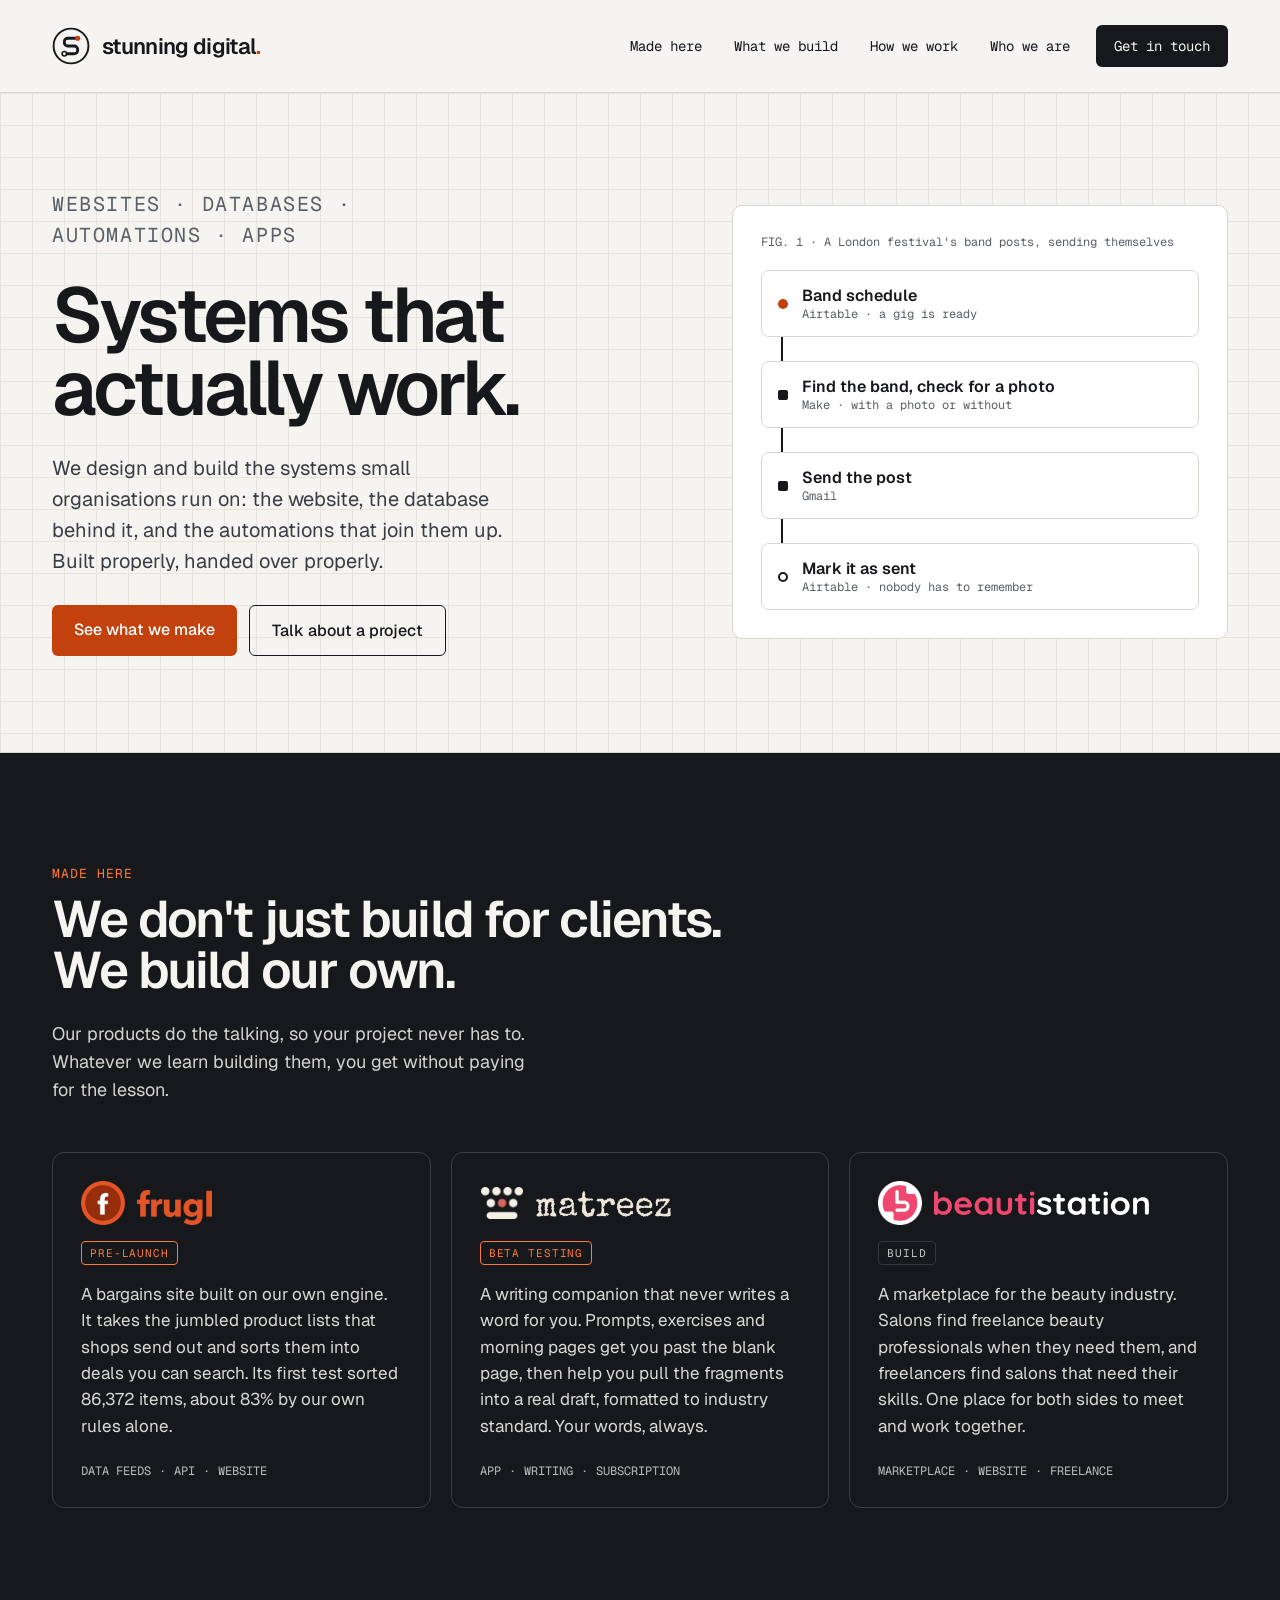
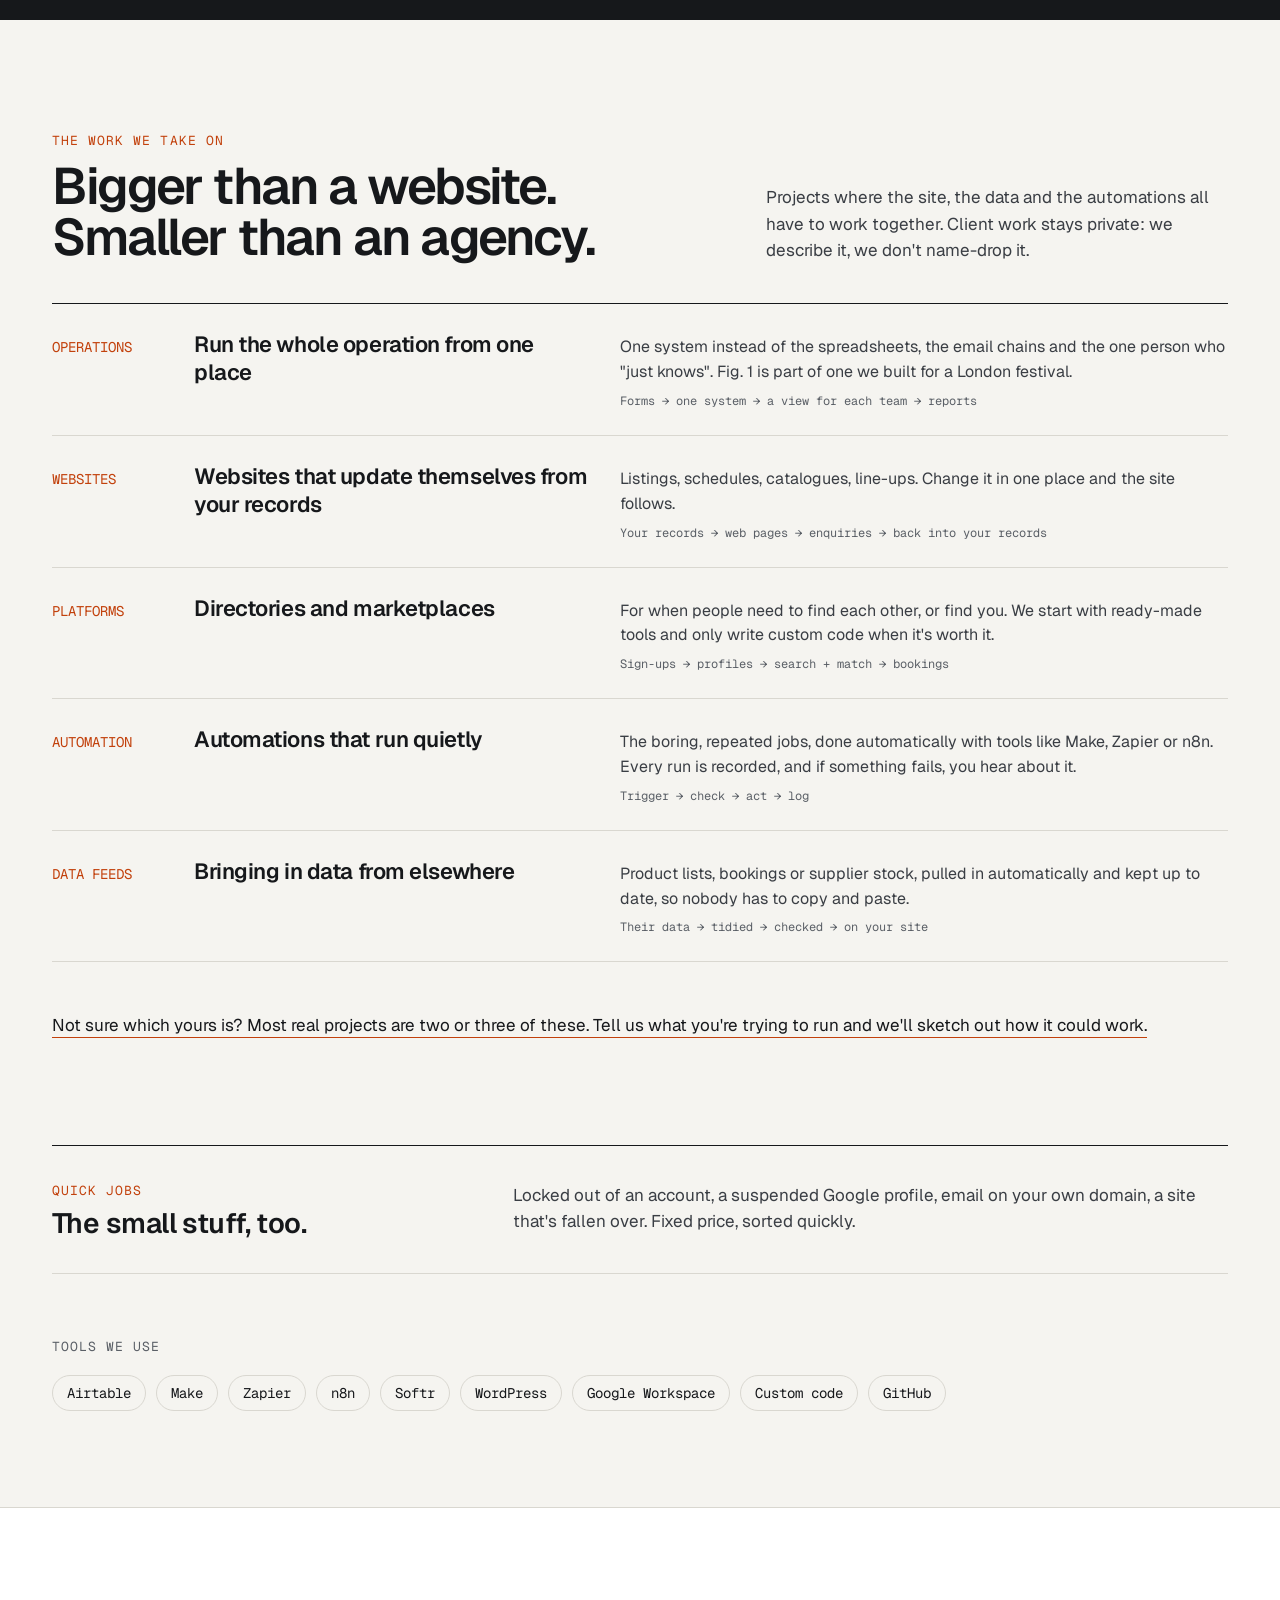
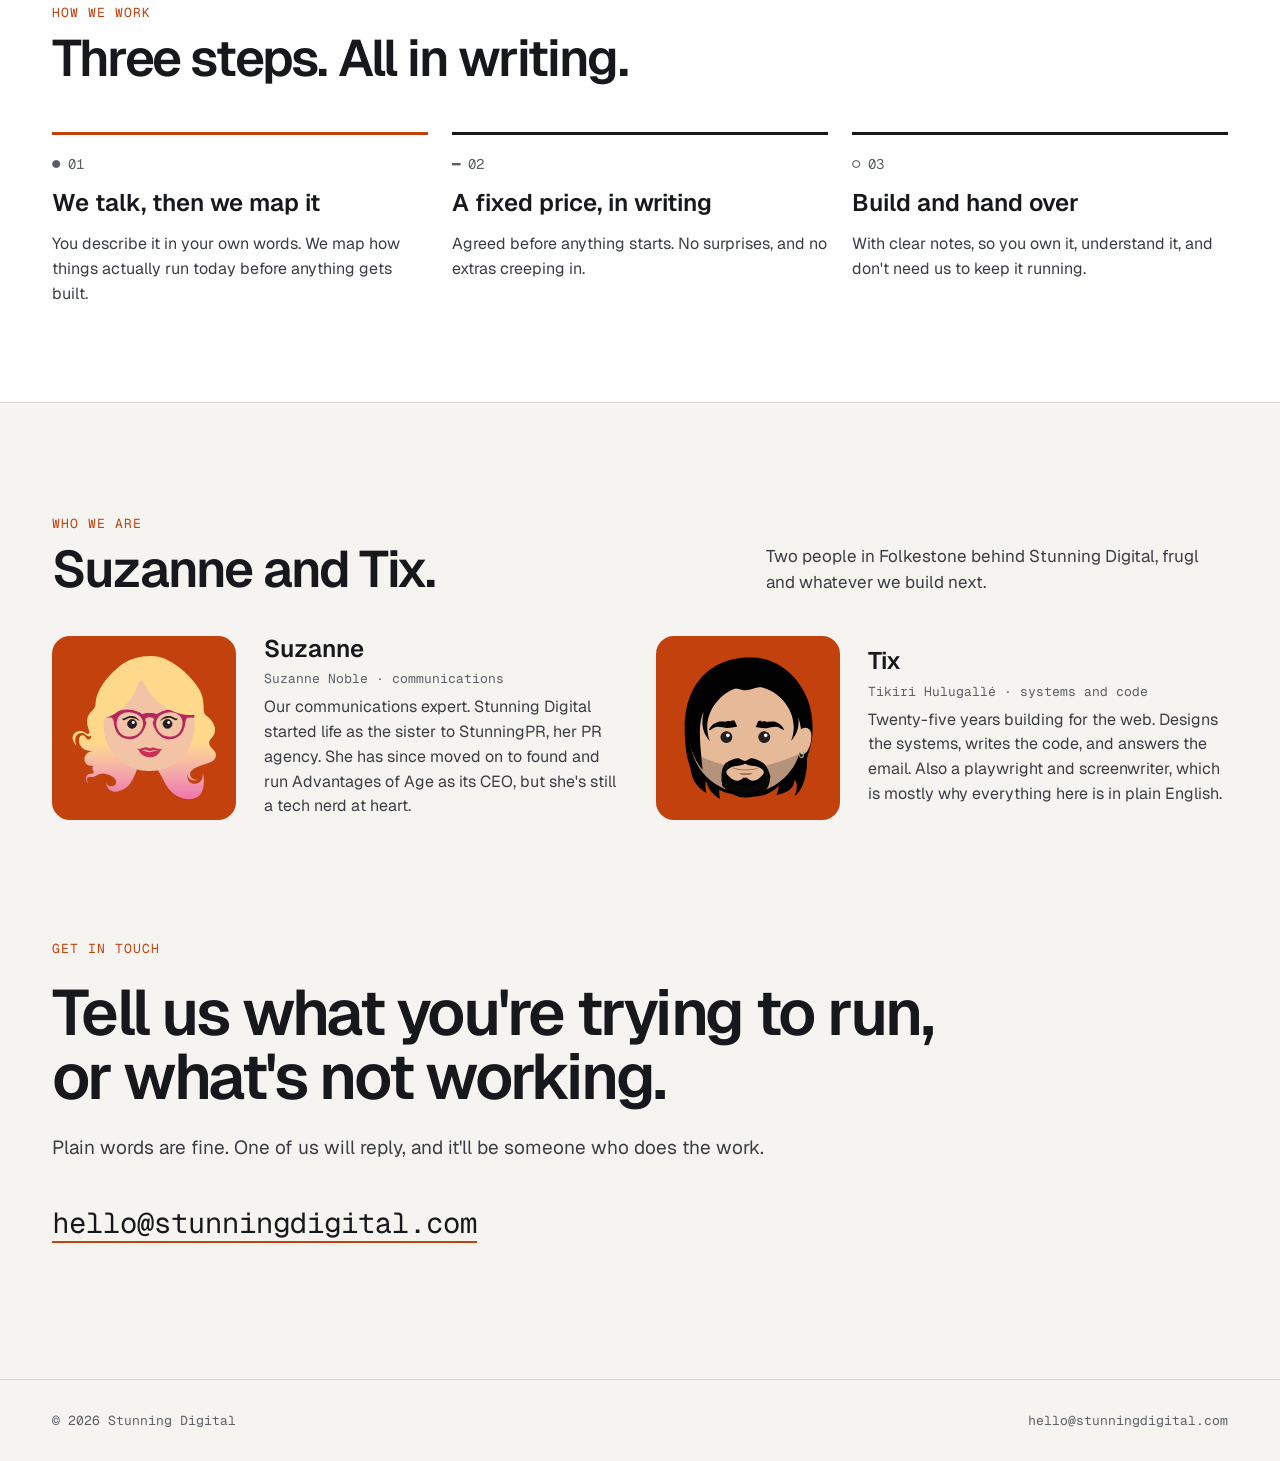
==== index.html @ 854f129e "Stunning Digital website Plain HTML and CSS, ready for GitHub Pages.  Co-Authored-By: Claude Fable 5" ====
<!doctype html>
<html lang="en-GB">
<head>
  <meta charset="utf-8">
  <meta name="viewport" content="width=device-width, initial-scale=1">
  <title>Stunning Digital · Systems that actually work</title>
  <meta name="description" content="We design and build the systems small organisations run on: the website, the database behind it, and the automations that join them up. Folkestone, UK.">
  <link rel="canonical" href="https://stunningdigital.com/">

  <meta property="og:type" content="website">
  <meta property="og:site_name" content="Stunning Digital">
  <meta property="og:title" content="Stunning Digital · Systems that actually work">
  <meta property="og:description" content="Websites, databases, automations and apps for small organisations. Built properly, handed over properly.">
  <meta property="og:url" content="https://stunningdigital.com/">
  <meta property="og:image" content="https://stunningdigital.com/og-image.png">
  <meta property="og:image:width" content="1200">
  <meta property="og:image:height" content="630">
  <meta property="og:image:alt" content="Stunning Digital: Systems that actually work.">
  <meta name="twitter:card" content="summary_large_image">

  <link rel="icon" href="favicon.svg" type="image/svg+xml">
  <link rel="icon" href="favicon-32.png" sizes="32x32" type="image/png">
  <link rel="apple-touch-icon" href="apple-touch-icon.png">
  <meta name="theme-color" content="#F5F4F0" media="(prefers-color-scheme: light)">
  <meta name="theme-color" content="#121417" media="(prefers-color-scheme: dark)">

  <link rel="preconnect" href="https://fonts.googleapis.com">
  <link rel="preconnect" href="https://fonts.gstatic.com" crossorigin>
  <link href="https://fonts.googleapis.com/css2?family=Geist:wght@400;500;600&family=Geist+Mono:wght@400;500&display=swap" rel="stylesheet">
  <link rel="stylesheet" href="styles.css">
</head>
<body>

<header class="wrap site-header">
  <a class="brand" href="#top" aria-label="Stunning Digital, back to top">
    <svg width="38" height="38" viewBox="0 0 48 48" aria-hidden="true">
      <circle class="mark-ring" cx="24" cy="24" r="22" stroke-width="2.4"/>
      <g transform="translate(24 24) scale(0.7) translate(-24 -24)">
        <path class="mark-wire" d="M36 10 H18 a6 6 0 0 0 -6 6 v2 a6 6 0 0 0 6 6 H30 a6 6 0 0 1 6 6 v2 a6 6 0 0 1 -6 6 H12" fill="none" stroke-width="5.14" stroke-linecap="round" stroke-linejoin="round"/>
        <circle class="mark-in" cx="36" cy="10" r="4.7"/>
        <circle class="mark-out" cx="12" cy="38" r="4" stroke-width="3"/>
      </g>
    </svg>
    <span class="brand-word">stunning digital<span class="dot">.</span></span>
  </a>
  <nav class="site-nav" aria-label="Main">
    <a href="#made">Made here</a>
    <a href="#build">What we build</a>
    <a href="#how">How we work</a>
    <a href="#who">Who we are</a>
    <a class="cta" href="mailto:hello@stunningdigital.com">Get in touch</a>
  </nav>
</header>

<main id="top">

  <section class="hero" aria-labelledby="hero-title">
    <div class="wrap">
      <div class="hero-copy">
        <p class="kicker muted">Websites · Databases · Automations · Apps</p>
        <h1 id="hero-title">Systems that actually work.</h1>
        <p>We design and build the systems small organisations run on: the website, the database behind it, and the automations that join them up. Built properly, handed over properly.</p>
        <div class="buttons">
          <a class="btn btn-primary" href="#made">See what we make</a>
          <a class="btn btn-secondary" href="mailto:hello@stunningdigital.com">Talk about a project</a>
        </div>
      </div>

      <figure class="fig">
        <figcaption>FIG. 1 · A London festival's band posts, sending themselves</figcaption>
        <div class="node"><span class="pip in" aria-hidden="true"></span><div><strong>Band schedule</strong><span>Airtable · a gig is ready</span></div></div>
        <div class="link" aria-hidden="true"></div>
        <div class="node"><span class="pip mid" aria-hidden="true"></span><div><strong>Find the band, check for a photo</strong><span>Make · with a photo or without</span></div></div>
        <div class="link" aria-hidden="true"></div>
        <div class="node"><span class="pip mid" aria-hidden="true"></span><div><strong>Send the post</strong><span>Gmail</span></div></div>
        <div class="link" aria-hidden="true"></div>
        <div class="node"><span class="pip out" aria-hidden="true"></span><div><strong>Mark it as sent</strong><span>Airtable · nobody has to remember</span></div></div>
      </figure>
    </div>
  </section>

  <section class="band" id="made" aria-labelledby="made-title">
    <div class="wrap">
      <div class="section-head">
        <div>
          <p class="kicker">Made here</p>
          <h2 id="made-title">We don't just build for clients. We build our own.</h2>
        </div>
        <p class="lede">Our products do the talking, so your project never has to. Whatever we learn building them, you get without paying for the lesson.</p>
      </div>

      <div class="products">
        <article class="product">
          <div class="product-head">
            <h3 class="logo">
              <span class="icon"><img src="assets/logos/frugl-icon.png" alt="" width="44" height="44"></span>
              <img src="assets/logos/frugl-wordmark.png" alt="frugl" width="75" height="35" style="margin-top: 9px">
            </h3>
            <span class="status">PRE-LAUNCH</span>
          </div>
          <p>A bargains site built on our own engine. It takes the jumbled product lists that shops send out and sorts them into deals you can search. Its first test sorted 86,372 items, about 83% by our own rules alone.</p>
          <div class="tags"><span>DATA FEEDS</span><span aria-hidden="true">·</span><span>API</span><span aria-hidden="true">·</span><span>WEBSITE</span></div>
        </article>

        <article class="product">
          <div class="product-head">
            <h3 class="logo">
              <span class="icon">
                <picture>
                  <source srcset="assets/logos/matreez-icon-ink.png" media="(prefers-color-scheme: dark)">
                  <img src="assets/logos/matreez-icon-cream.png" alt="" width="42" height="32">
                </picture>
              </span>
              <picture>
                <source srcset="assets/logos/matreez-wordmark-ink.png" media="(prefers-color-scheme: dark)">
                <img src="assets/logos/matreez-wordmark-cream.png" alt="matreez" width="135" height="26" style="margin-top: 10px">
              </picture>
            </h3>
            <span class="status">BETA TESTING</span>
          </div>
          <p>A writing companion that never writes a word for you. Prompts, exercises and morning pages get you past the blank page, then help you pull the fragments into a real draft, formatted to industry standard. Your words, always.</p>
          <div class="tags"><span>APP</span><span aria-hidden="true">·</span><span>WRITING</span><span aria-hidden="true">·</span><span>SUBSCRIPTION</span></div>
        </article>

        <article class="product">
          <div class="product-head">
            <h3 class="logo">
              <span class="icon">
                <picture>
                  <source srcset="assets/logos/beautistation-icon.png" media="(prefers-color-scheme: dark)">
                  <img src="assets/logos/beautistation-icon-white.png" alt="" width="44" height="44">
                </picture>
              </span>
              <picture>
                <source srcset="assets/logos/beautistation-wordmark.png" media="(prefers-color-scheme: dark)">
                <img src="assets/logos/beautistation-wordmark-white.png" alt="beautistation" width="215" height="24" style="margin-top: 10px">
              </picture>
            </h3>
            <span class="status quiet">BUILD</span>
          </div>
          <p>A marketplace for the beauty industry. Salons find freelance beauty professionals when they need them, and freelancers find salons that need their skills. One place for both sides to meet and work together.</p>
          <div class="tags"><span>MARKETPLACE</span><span aria-hidden="true">·</span><span>WEBSITE</span><span aria-hidden="true">·</span><span>FREELANCE</span></div>
        </article>
      </div>
    </div>
  </section>

  <section class="work" id="build" aria-labelledby="build-title">
    <div class="wrap">
      <div class="section-head">
        <div>
          <p class="kicker">The work we take on</p>
          <h2 id="build-title">Bigger than a website. Smaller than an agency.</h2>
        </div>
        <p class="lede">Projects where the site, the data and the automations all have to work together. Client work stays private: we describe it, we don't name-drop it.</p>
      </div>

      <div class="rows">
        <div class="row">
          <div class="row-code">OPERATIONS</div>
          <h3 class="row-title">Run the whole operation from one place</h3>
          <div class="row-text">
            <p>One system instead of the spreadsheets, the email chains and the one person who "just knows". Fig. 1 is part of one we built for a London festival.</p>
            <span class="flow">Forms → one system → a view for each team → reports</span>
          </div>
        </div>
        <div class="row">
          <div class="row-code">WEBSITES</div>
          <h3 class="row-title">Websites that update themselves from your records</h3>
          <div class="row-text">
            <p>Listings, schedules, catalogues, line-ups. Change it in one place and the site follows.</p>
            <span class="flow">Your records → web pages → enquiries → back into your records</span>
          </div>
        </div>
        <div class="row">
          <div class="row-code">PLATFORMS</div>
          <h3 class="row-title">Directories and marketplaces</h3>
          <div class="row-text">
            <p>For when people need to find each other, or find you. We start with ready-made tools and only write custom code when it's worth it.</p>
            <span class="flow">Sign-ups → profiles → search + match → bookings</span>
          </div>
        </div>
        <div class="row">
          <div class="row-code">AUTOMATION</div>
          <h3 class="row-title">Automations that run quietly</h3>
          <div class="row-text">
            <p>The boring, repeated jobs, done automatically with tools like Make, Zapier or n8n. Every run is recorded, and if something fails, you hear about it.</p>
            <span class="flow">Trigger → check → act → log</span>
          </div>
        </div>
        <div class="row">
          <div class="row-code">DATA FEEDS</div>
          <h3 class="row-title">Bringing in data from elsewhere</h3>
          <div class="row-text">
            <p>Product lists, bookings or supplier stock, pulled in automatically and kept up to date, so nobody has to copy and paste.</p>
            <span class="flow">Their data → tidied → checked → on your site</span>
          </div>
        </div>
      </div>

      <a class="sketch-link" href="mailto:hello@stunningdigital.com">Not sure which yours is? Most real projects are two or three of these. Tell us what you're trying to run and we'll sketch out how it could work.</a>
    </div>
  </section>

  <section class="wrap" aria-labelledby="quick-title">
    <div class="quick">
      <div>
        <p class="kicker">Quick jobs</p>
        <h2 id="quick-title">The small stuff, too.</h2>
      </div>
      <p>Locked out of an account, a suspended Google profile, email on your own domain, a site that's fallen over. Fixed price, sorted quickly.</p>
    </div>
    <div class="tools">
      <p class="kicker muted">Tools we use</p>
      <ul class="chips">
        <li>Airtable</li><li>Make</li><li>Zapier</li><li>n8n</li><li>Softr</li><li>WordPress</li><li>Google Workspace</li><li>Custom code</li><li>GitHub</li>
      </ul>
    </div>
  </section>

  <section class="how" id="how" aria-labelledby="how-title">
    <div class="wrap">
      <div class="section-head">
        <div>
          <p class="kicker">How we work</p>
          <h2 id="how-title">Three steps. All in writing.</h2>
        </div>
      </div>
      <ol class="steps">
        <li><span class="step-no" aria-hidden="true">● 01</span><h3>We talk, then we map it</h3><p>You describe it in your own words. We map how things actually run today before anything gets built.</p></li>
        <li><span class="step-no" aria-hidden="true">━ 02</span><h3>A fixed price, in writing</h3><p>Agreed before anything starts. No surprises, and no extras creeping in.</p></li>
        <li><span class="step-no" aria-hidden="true">○ 03</span><h3>Build and hand over</h3><p>With clear notes, so you own it, understand it, and don't need us to keep it running.</p></li>
      </ol>
    </div>
  </section>

  <section class="who" id="who" aria-labelledby="who-title">
    <div class="wrap">
      <div class="section-head">
        <div>
          <p class="kicker">Who we are</p>
          <h2 id="who-title">Suzanne and Tix.</h2>
        </div>
        <p class="lede">Two people in Folkestone behind Stunning Digital, frugl and whatever we build next.</p>
      </div>
      <div class="people">
        <article class="person">
          <div class="face"><img src="assets/people/suzanne.svg" alt="Illustrated portrait of Suzanne Noble" width="150" height="150"></div>
          <div class="person-text">
            <h3>Suzanne</h3>
            <span class="role">Suzanne Noble · communications</span>
            <p>Our communications expert. Stunning Digital started life as the sister to StunningPR, her PR agency. She has since moved on to found and run Advantages of Age as its CEO, but she's still a tech nerd at heart.</p>
          </div>
        </article>
        <article class="person">
          <div class="face"><img src="assets/people/tix.svg" alt="Illustrated portrait of Tix" width="150" height="150"></div>
          <div class="person-text">
            <h3>Tix</h3>
            <span class="role">Tikiri Hulugallé · systems and code</span>
            <p>Twenty-five years building for the web. Designs the systems, writes the code, and answers the email. Also a playwright and screenwriter, which is mostly why everything here is in plain English.</p>
          </div>
        </article>
      </div>
    </div>
  </section>

  <section class="wrap contact" id="contact" aria-labelledby="contact-title">
    <p class="kicker">Get in touch</p>
    <h2 id="contact-title">Tell us what you're trying to run, or what's not working.</h2>
    <p>Plain words are fine. One of us will reply, and it'll be someone who does the work.</p>
    <a class="email" href="mailto:hello@stunningdigital.com">hello@stunningdigital.com</a>
  </section>

</main>

<footer class="site-footer">
  <div class="wrap">
    <span>© 2026 Stunning Digital</span>
    <a href="mailto:hello@stunningdigital.com">hello@stunningdigital.com</a>
  </div>
</footer>

</body>
</html>
---- styles.css ----
/* Stunning Digital. Plain CSS, no build step. Dark mode follows the visitor's system setting. */

:root {
  --bg: #F5F4F0;
  --surface: #FFFFFF;
  --ink: #16181B;
  --body: #3A3E44;
  --muted: #5A5F66;
  --line: #D9D7D0;
  --grid: #E6E4DD;
  --accent: #C2410C;
  --on-accent: #FFFFFF;
  --band-bg: #16181B;
  --band-ink: #F5F4F0;
  --band-line: #3A3E44;
  --band-accent: #FF7A3D;
  --tile: #C2410C;
  --sans: 'Geist', system-ui, -apple-system, 'Segoe UI', sans-serif;
  --mono: 'Geist Mono', ui-monospace, 'SFMono-Regular', Menlo, Consolas, monospace;
  color-scheme: light dark;
}

@media (prefers-color-scheme: dark) {
  :root {
    --bg: #121417;
    --surface: #1B1E22;
    --ink: #EDEBE6;
    --body: #CFCCC6;
    --muted: #A3A8AF;
    --line: #2C3036;
    --grid: #1C1F23;
    --accent: #FF7A3D;
    --on-accent: #121417;
    --band-bg: #EDEBE6;
    --band-ink: #121417;
    --band-line: #C9C6BF;
    --band-accent: #9A3412;
    --tile: #FF7A3D;
  }
}

*, *::before, *::after { box-sizing: border-box; }
html { scroll-behavior: smooth; }
@media (prefers-reduced-motion: reduce) { html { scroll-behavior: auto; } }
body { margin: 0; background: var(--bg); color: var(--ink); font-family: var(--sans); -webkit-font-smoothing: antialiased; }
img, svg { display: block; max-width: 100%; }
a { color: inherit; }
a:hover { opacity: 0.8; }
:focus-visible { outline: 3px solid var(--accent); outline-offset: 3px; border-radius: 4px; }

.wrap { max-width: 1240px; margin: 0 auto; padding-left: 32px; padding-right: 32px; }
@media (max-width: 600px) { .wrap { padding-left: 20px; padding-right: 20px; } }

.kicker { font-family: var(--mono); font-size: 13px; letter-spacing: 0.08em; text-transform: uppercase; color: var(--accent); margin: 0; }
.kicker.muted { color: var(--muted); }
h1, h2, h3 { margin: 0; }
h2 { font-size: clamp(2.2rem, 4vw, 3.4rem); font-weight: 600; letter-spacing: -0.035em; line-height: 1; }
.lede { margin: 0; font-size: 17px; line-height: 1.55; color: var(--body); max-width: 42ch; }
.section-head { display: flex; flex-wrap: wrap; gap: 24px; justify-content: space-between; align-items: flex-end; }
.section-head > div { display: flex; flex-direction: column; gap: 12px; }

/* Header */
.site-header { display: flex; flex-wrap: wrap; gap: 16px; align-items: center; justify-content: space-between; padding-top: 24px; padding-bottom: 24px; }
.brand { display: flex; align-items: center; gap: 12px; text-decoration: none; min-height: 44px; }
.brand-word { font-size: 22px; font-weight: 600; letter-spacing: -0.03em; }
.dot { color: var(--accent); }
.mark-ring { fill: var(--bg); stroke: var(--ink); }
.mark-wire { stroke: var(--ink); }
.mark-in { fill: var(--accent); }
.mark-out { fill: var(--bg); stroke: var(--ink); }
.site-nav { display: flex; flex-wrap: wrap; gap: 4px; align-items: center; font-family: var(--mono); font-size: 14px; }
.site-nav a { padding: 12px 14px; text-decoration: none; }
.site-nav a.cta { padding: 12px 18px; background: var(--ink); color: var(--bg); border-radius: 6px; margin-left: 8px; }
@media (max-width: 760px) { .site-nav a:not(.cta) { display: none; } }

/* Hero */
.hero { background-image: linear-gradient(var(--grid) 1px, transparent 1px), linear-gradient(90deg, var(--grid) 1px, transparent 1px); background-size: 32px 32px; border-top: 1px solid var(--line); border-bottom: 1px solid var(--line); }
.hero .wrap { display: flex; flex-wrap: wrap; gap: 64px; align-items: center; padding-top: 96px; padding-bottom: 96px; }
@media (max-width: 600px) { .hero .wrap { padding-top: 56px; padding-bottom: 56px; gap: 40px; } }
.hero-copy { flex: 1 1 520px; min-width: 0; display: flex; flex-direction: column; gap: 28px; }
.hero h1 { font-size: clamp(3rem, 6vw, 5.5rem); font-weight: 600; letter-spacing: -0.045em; line-height: 0.95; }
.hero p { margin: 0; font-size: 20px; line-height: 1.55; color: var(--body); max-width: 36ch; }
.buttons { display: flex; flex-wrap: wrap; gap: 12px; }
.btn { padding: 14px 22px; border-radius: 6px; font-weight: 500; text-decoration: none; }
.btn-primary { background: var(--accent); color: var(--on-accent); }
.btn-secondary { border: 1px solid var(--ink); }

.fig { flex: 1 1 400px; min-width: 0; margin: 0; background: var(--surface); border: 1px solid var(--line); border-radius: 10px; padding: 28px; display: flex; flex-direction: column; }
.fig figcaption { font-family: var(--mono); font-size: 12px; color: var(--muted); margin-bottom: 20px; }
.node { display: flex; gap: 14px; align-items: center; border: 1px solid var(--line); border-radius: 8px; padding: 14px 16px; }
.node strong { display: block; font-weight: 600; }
.node span { display: block; font-family: var(--mono); font-size: 12px; color: var(--muted); }
.pip { flex: 0 0 auto; width: 10px; height: 10px; }
.pip.in { border-radius: 50%; background: var(--accent); }
.pip.mid { border-radius: 2px; background: var(--ink); }
.pip.out { border-radius: 50%; border: 2px solid var(--ink); }
.link { width: 2px; height: 24px; background: var(--ink); margin-left: 20px; }

/* Made here */
.band { background: var(--band-bg); color: var(--band-ink); }
.band .wrap { padding-top: 112px; padding-bottom: 112px; display: flex; flex-direction: column; gap: 48px; }
.band .kicker { color: var(--band-accent); }
.band .lede { color: inherit; opacity: 0.85; font-size: 18px; max-width: 40ch; }
.band h2 { max-width: 20ch; }
.products { display: grid; grid-template-columns: repeat(auto-fit, minmax(min(100%, 340px), 1fr)); gap: 20px; }
.product { border: 1px solid var(--band-line); border-radius: 12px; padding: 28px; display: flex; flex-direction: column; gap: 16px; }
.product-head { display: flex; flex-direction: column; gap: 14px; align-items: flex-start; }
.logo { display: flex; align-items: flex-start; gap: 12px; height: 46px; }
.logo .icon { flex: 0 0 auto; width: 44px; height: 44px; display: flex; align-items: center; justify-content: center; }
.status { font-family: var(--mono); font-size: 11px; letter-spacing: 0.08em; padding: 4px 8px; border-radius: 4px; border: 1px solid var(--band-accent); color: var(--band-accent); }
.status.quiet { border-color: var(--band-line); color: inherit; opacity: 0.8; }
.product p { margin: 0; font-size: 17px; line-height: 1.55; opacity: 0.88; }
.tags { margin-top: auto; padding-top: 8px; display: flex; flex-wrap: wrap; gap: 8px; font-family: var(--mono); font-size: 12px; opacity: 0.75; }

/* The work we take on */
.work .wrap { padding-top: 112px; padding-bottom: 96px; display: flex; flex-direction: column; gap: 40px; }
.work h2 { max-width: 18ch; }
.rows { border-top: 1px solid var(--ink); }
.row { display: flex; flex-wrap: wrap; gap: 10px 32px; padding: 26px 0; border-bottom: 1px solid var(--line); align-items: baseline; }
.row-code { flex: 0 0 110px; font-family: var(--mono); font-size: 14px; color: var(--accent); }
.row-title { flex: 1 1 300px; font-size: 22px; font-weight: 600; letter-spacing: -0.02em; }
.row-text { flex: 2 1 420px; display: flex; flex-direction: column; gap: 8px; }
.row-text p { margin: 0; font-size: 16px; line-height: 1.55; color: var(--body); }
.row-text .flow { font-family: var(--mono); font-size: 12px; color: var(--muted); }
.sketch-link { align-self: flex-start; font-size: 17px; line-height: 1.55; text-decoration: underline; text-decoration-color: var(--accent); text-underline-offset: 6px; padding: 10px 0; }

/* Quick jobs + tools */
.quick { border-top: 1px solid var(--ink); border-bottom: 1px solid var(--line); padding: 36px 0; display: flex; flex-wrap: wrap; gap: 24px 64px; align-items: flex-start; }
.quick > div:first-child { flex: 1 1 280px; display: flex; flex-direction: column; gap: 10px; }
.quick h2 { font-size: 28px; letter-spacing: -0.02em; }
.quick > p { flex: 2 1 480px; margin: 0; font-size: 17px; line-height: 1.55; color: var(--body); }
.tools { padding-top: 64px; padding-bottom: 96px; display: flex; flex-direction: column; gap: 20px; }
.chips { list-style: none; margin: 0; padding: 0; display: flex; flex-wrap: wrap; gap: 10px; font-family: var(--mono); font-size: 14px; }
.chips li { border: 1px solid var(--line); border-radius: 999px; padding: 8px 14px; }

/* How we work */
.how { background: var(--surface); border-top: 1px solid var(--line); border-bottom: 1px solid var(--line); }
.how .wrap { padding-top: 96px; padding-bottom: 96px; display: flex; flex-direction: column; gap: 48px; }
.steps { display: grid; grid-template-columns: repeat(auto-fit, minmax(260px, 1fr)); gap: 24px; list-style: none; margin: 0; padding: 0; }
.steps li { display: flex; flex-direction: column; gap: 14px; border-top: 3px solid var(--ink); padding-top: 20px; }
.steps li:first-child { border-top-color: var(--accent); }
.step-no { font-family: var(--mono); font-size: 14px; color: var(--muted); }
.steps h3 { font-size: 24px; font-weight: 600; }
.steps p { margin: 0; font-size: 16px; line-height: 1.55; color: var(--body); }

/* Who we are */
.who .wrap { padding-top: 112px; display: flex; flex-direction: column; gap: 40px; }
.people { display: grid; grid-template-columns: repeat(auto-fit, minmax(min(100%, 480px), 1fr)); gap: 32px; }
.person { display: flex; flex-wrap: wrap; gap: 28px; align-items: center; }
.face { flex: 0 0 184px; height: 184px; border-radius: 18px; background: var(--tile); display: flex; align-items: center; justify-content: center; }
.face img { width: 150px; height: 150px; object-fit: contain; }
.person-text { flex: 1 1 240px; display: flex; flex-direction: column; gap: 8px; }
.person h3 { font-size: 24px; font-weight: 600; line-height: 1.1; }
.role { font-family: var(--mono); font-size: 13px; color: var(--muted); }
.person p { margin: 0; font-size: 16px; line-height: 1.55; color: var(--body); }

/* Contact + footer */
.contact { padding-top: 120px; padding-bottom: 120px; display: flex; flex-direction: column; gap: 24px; }
.contact h2 { font-size: clamp(2.4rem, 5vw, 4.4rem); letter-spacing: -0.04em; max-width: 20ch; }
.contact p:not(.kicker) { margin: 0; font-size: 19px; line-height: 1.55; color: var(--body); }
.email { align-self: flex-start; font-family: var(--mono); font-size: clamp(1.1rem, 2.4vw, 1.8rem); padding: 18px 0; text-decoration: underline; text-decoration-color: var(--accent); text-underline-offset: 8px; text-decoration-thickness: 2px; word-break: break-all; }
.site-footer { border-top: 1px solid var(--line); }
.site-footer .wrap { padding-top: 32px; padding-bottom: 32px; display: flex; flex-wrap: wrap; gap: 16px; justify-content: space-between; font-family: var(--mono); font-size: 13px; color: var(--muted); }
.site-footer a { text-decoration: none; }

.sr-only { position: absolute; width: 1px; height: 1px; overflow: hidden; clip: rect(0 0 0 0); white-space: nowrap; }
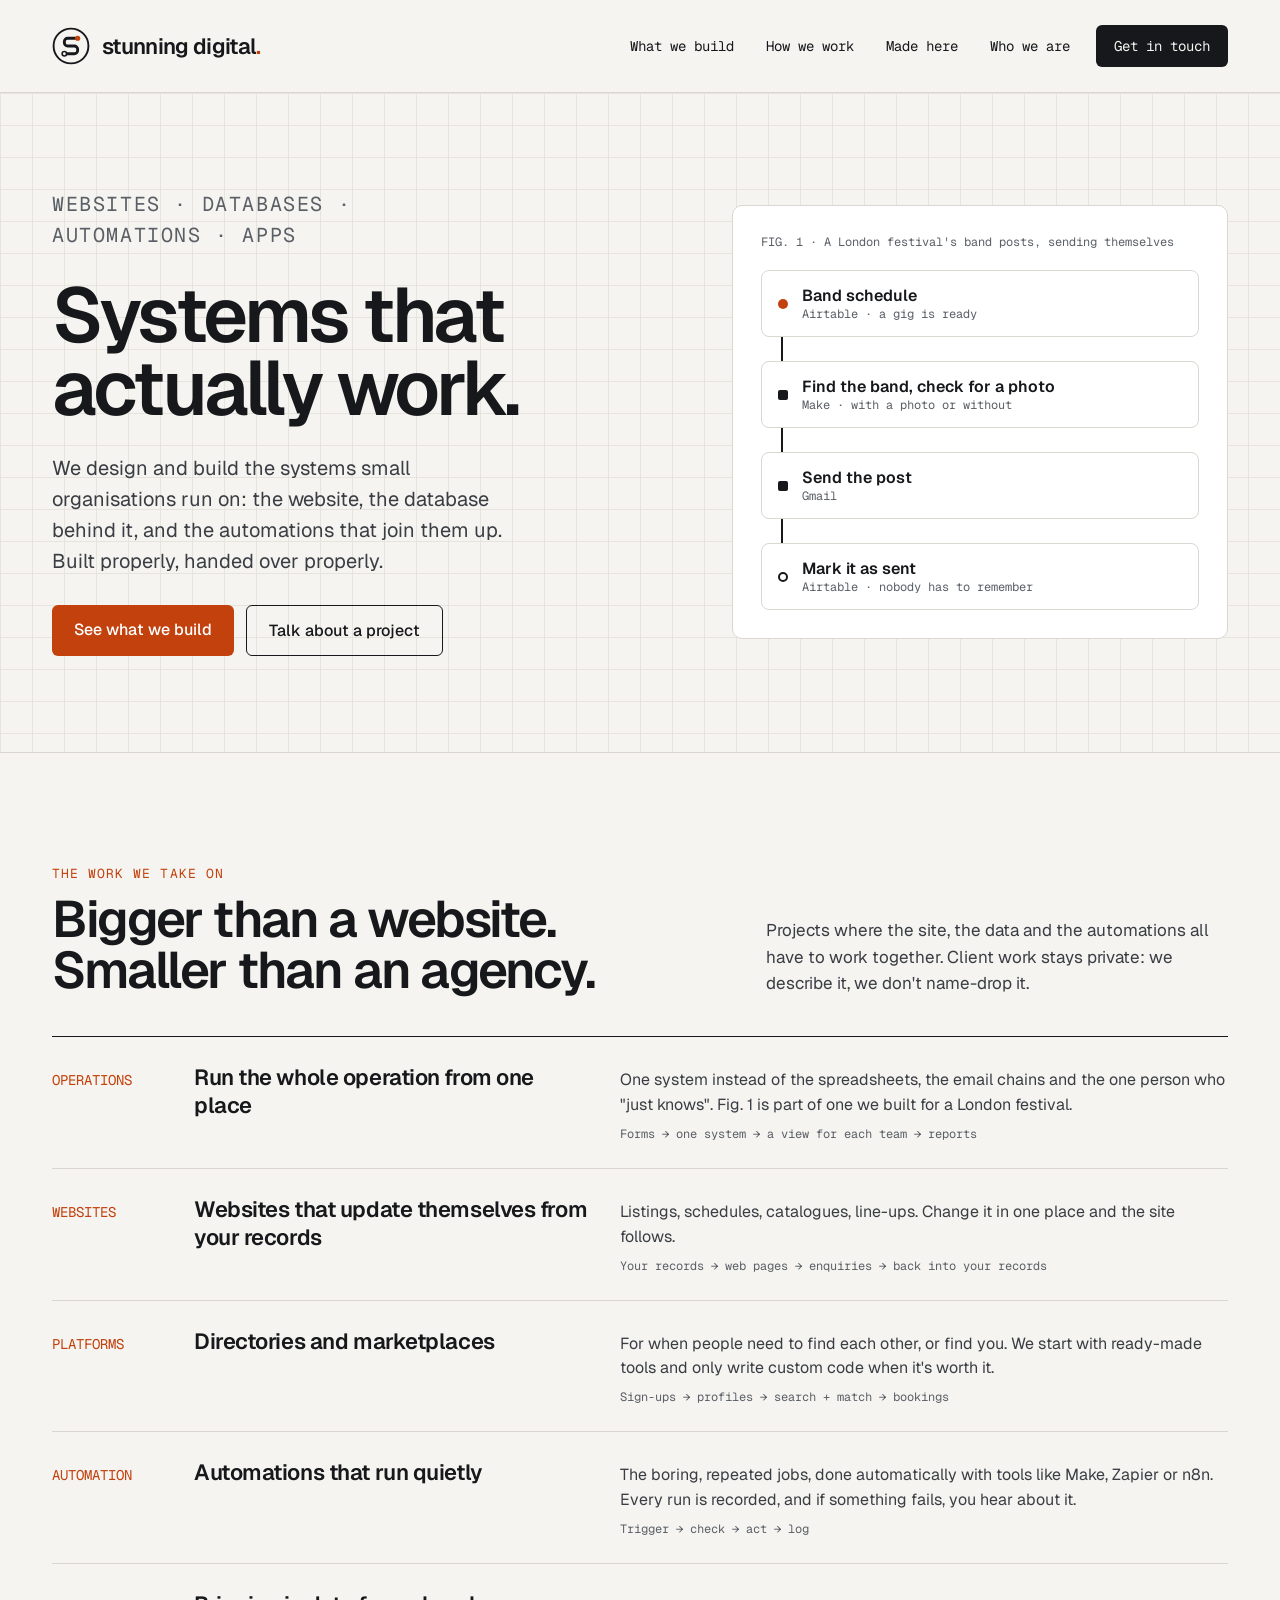
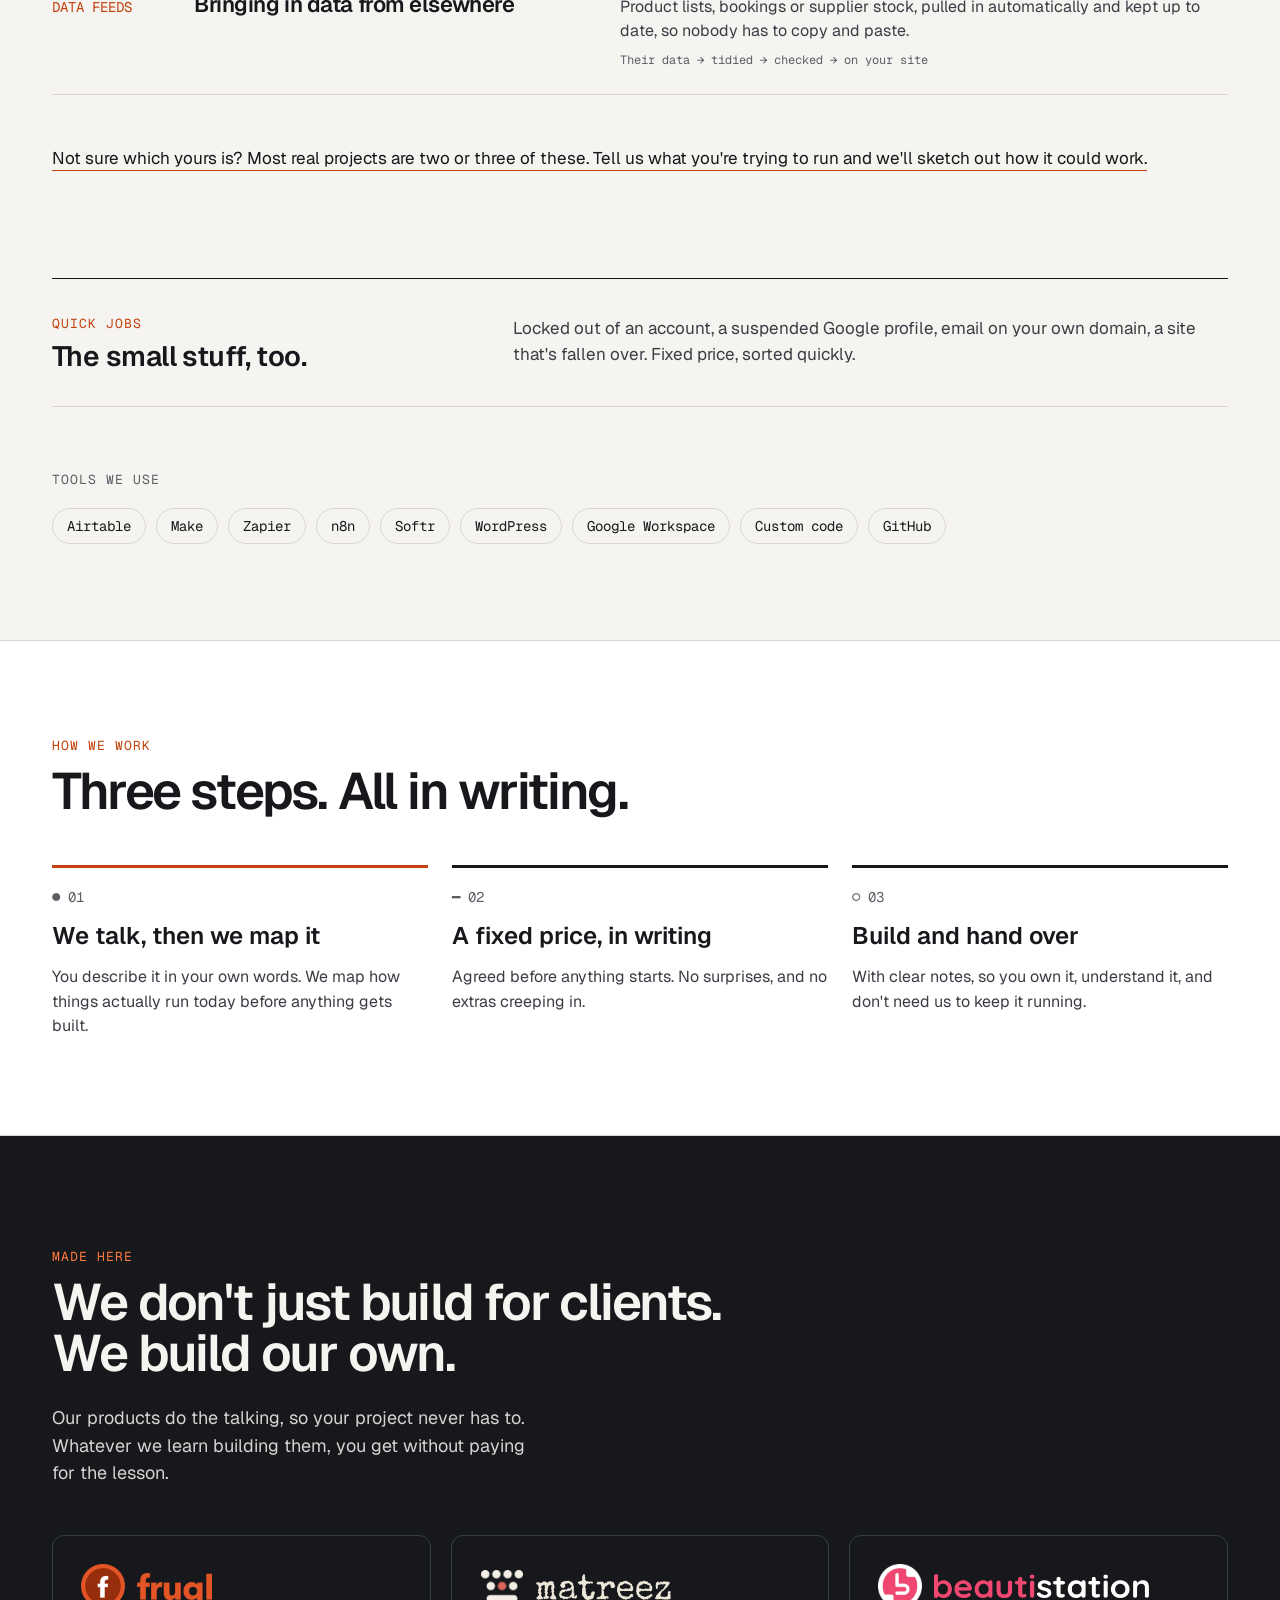
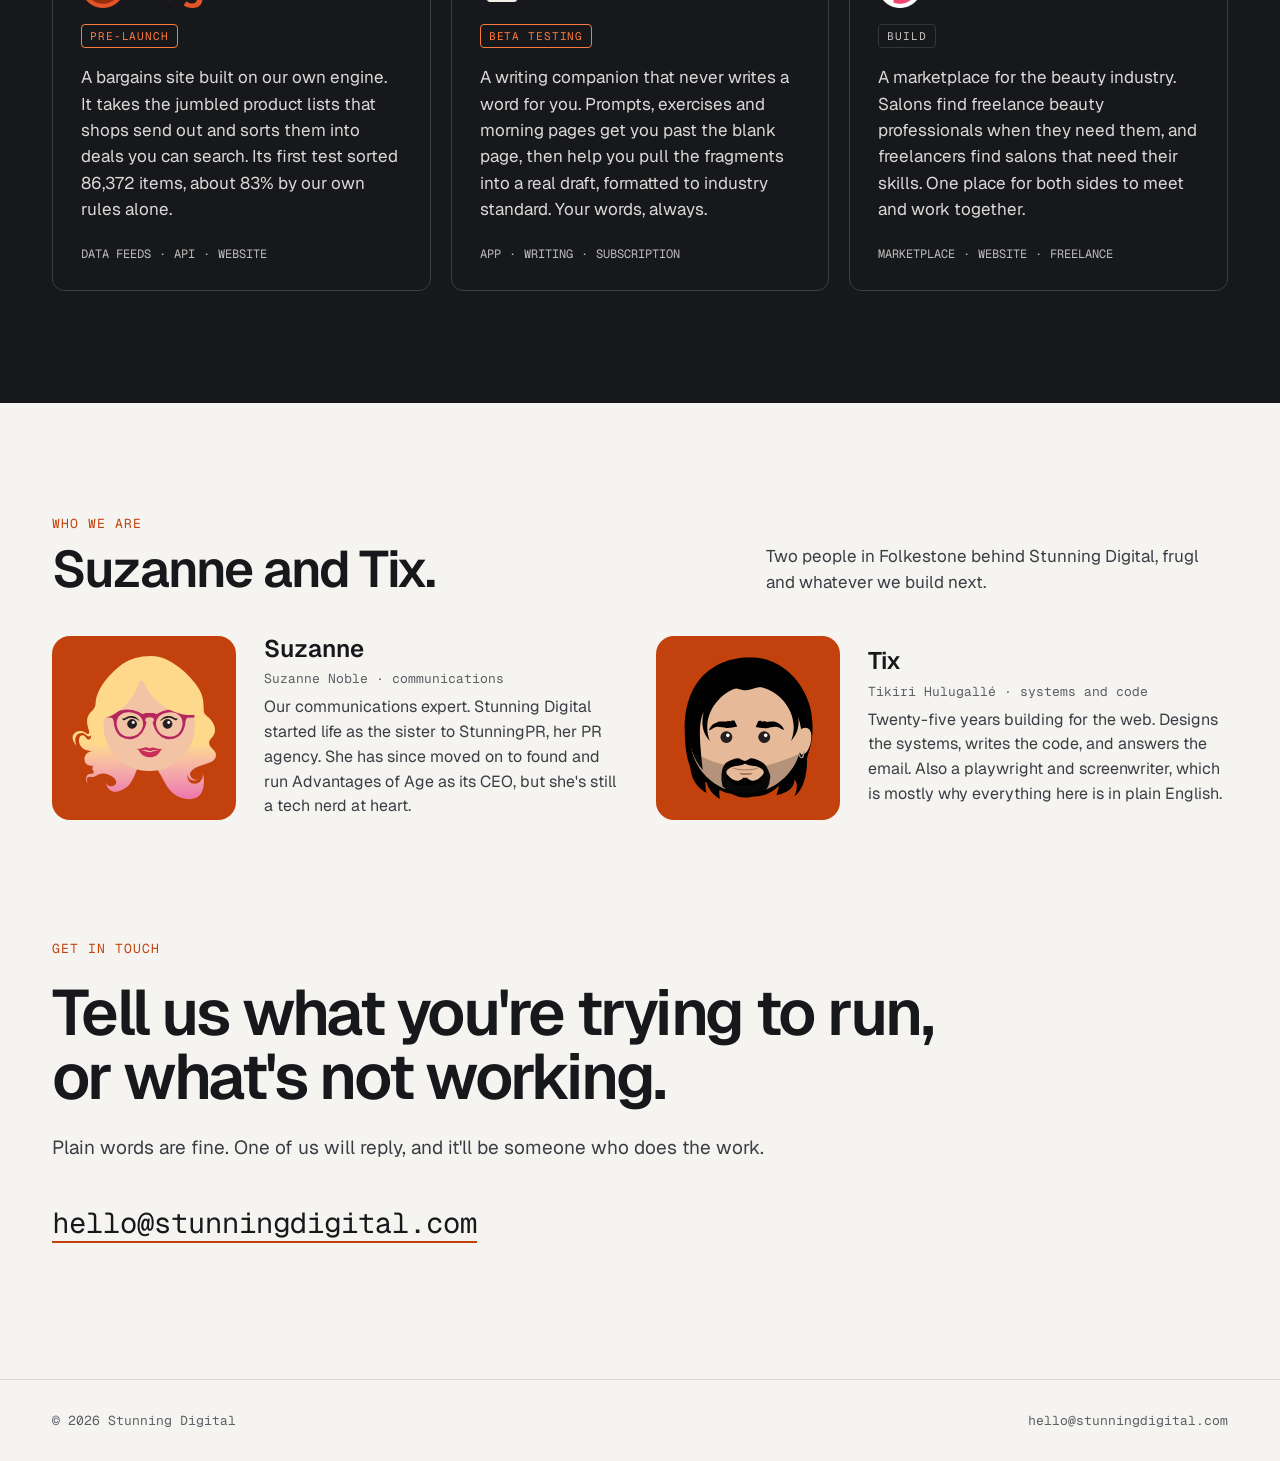
==== commit 1d642bf4: "Move Made here below How we work Hero button now reads See what we build and links to #build. Header" ====
--- a/index.html
+++ b/index.html
@@ -44,9 +44,9 @@
     <span class="brand-word">stunning digital<span class="dot">.</span></span>
   </a>
   <nav class="site-nav" aria-label="Main">
-    <a href="#made">Made here</a>
     <a href="#build">What we build</a>
     <a href="#how">How we work</a>
+    <a href="#made">Made here</a>
     <a href="#who">Who we are</a>
     <a class="cta" href="mailto:hello@stunningdigital.com">Get in touch</a>
   </nav>
@@ -61,7 +61,7 @@
         <h1 id="hero-title">Systems that actually work.</h1>
         <p>We design and build the systems small organisations run on: the website, the database behind it, and the automations that join them up. Built properly, handed over properly.</p>
         <div class="buttons">
-          <a class="btn btn-primary" href="#made">See what we make</a>
+          <a class="btn btn-primary" href="#build">See what we build</a>
           <a class="btn btn-secondary" href="mailto:hello@stunningdigital.com">Talk about a project</a>
         </div>
       </div>
@@ -79,6 +79,95 @@
     </div>
   </section>
 
+  <section class="work" id="build" aria-labelledby="build-title">
+    <div class="wrap">
+      <div class="section-head">
+        <div>
+          <p class="kicker">The work we take on</p>
+          <h2 id="build-title">Bigger than a website. Smaller than an agency.</h2>
+        </div>
+        <p class="lede">Projects where the site, the data and the automations all have to work together. Client work stays private: we describe it, we don't name-drop it.</p>
+      </div>
+
+      <div class="rows">
+        <div class="row">
+          <div class="row-code">OPERATIONS</div>
+          <h3 class="row-title">Run the whole operation from one place</h3>
+          <div class="row-text">
+            <p>One system instead of the spreadsheets, the email chains and the one person who "just knows". Fig. 1 is part of one we built for a London festival.</p>
+            <span class="flow">Forms → one system → a view for each team → reports</span>
+          </div>
+        </div>
+        <div class="row">
+          <div class="row-code">WEBSITES</div>
+          <h3 class="row-title">Websites that update themselves from your records</h3>
+          <div class="row-text">
+            <p>Listings, schedules, catalogues, line-ups. Change it in one place and the site follows.</p>
+            <span class="flow">Your records → web pages → enquiries → back into your records</span>
+          </div>
+        </div>
+        <div class="row">
+          <div class="row-code">PLATFORMS</div>
+          <h3 class="row-title">Directories and marketplaces</h3>
+          <div class="row-text">
+            <p>For when people need to find each other, or find you. We start with ready-made tools and only write custom code when it's worth it.</p>
+            <span class="flow">Sign-ups → profiles → search + match → bookings</span>
+          </div>
+        </div>
+        <div class="row">
+          <div class="row-code">AUTOMATION</div>
+          <h3 class="row-title">Automations that run quietly</h3>
+          <div class="row-text">
+            <p>The boring, repeated jobs, done automatically with tools like Make, Zapier or n8n. Every run is recorded, and if something fails, you hear about it.</p>
+            <span class="flow">Trigger → check → act → log</span>
+          </div>
+        </div>
+        <div class="row">
+          <div class="row-code">DATA FEEDS</div>
+          <h3 class="row-title">Bringing in data from elsewhere</h3>
+          <div class="row-text">
+            <p>Product lists, bookings or supplier stock, pulled in automatically and kept up to date, so nobody has to copy and paste.</p>
+            <span class="flow">Their data → tidied → checked → on your site</span>
+          </div>
+        </div>
+      </div>
+
+      <a class="sketch-link" href="mailto:hello@stunningdigital.com">Not sure which yours is? Most real projects are two or three of these. Tell us what you're trying to run and we'll sketch out how it could work.</a>
+    </div>
+  </section>
+
+  <section class="wrap" aria-labelledby="quick-title">
+    <div class="quick">
+      <div>
+        <p class="kicker">Quick jobs</p>
+        <h2 id="quick-title">The small stuff, too.</h2>
+      </div>
+      <p>Locked out of an account, a suspended Google profile, email on your own domain, a site that's fallen over. Fixed price, sorted quickly.</p>
+    </div>
+    <div class="tools">
+      <p class="kicker muted">Tools we use</p>
+      <ul class="chips">
+        <li>Airtable</li><li>Make</li><li>Zapier</li><li>n8n</li><li>Softr</li><li>WordPress</li><li>Google Workspace</li><li>Custom code</li><li>GitHub</li>
+      </ul>
+    </div>
+  </section>
+
+  <section class="how" id="how" aria-labelledby="how-title">
+    <div class="wrap">
+      <div class="section-head">
+        <div>
+          <p class="kicker">How we work</p>
+          <h2 id="how-title">Three steps. All in writing.</h2>
+        </div>
+      </div>
+      <ol class="steps">
+        <li><span class="step-no" aria-hidden="true">● 01</span><h3>We talk, then we map it</h3><p>You describe it in your own words. We map how things actually run today before anything gets built.</p></li>
+        <li><span class="step-no" aria-hidden="true">━ 02</span><h3>A fixed price, in writing</h3><p>Agreed before anything starts. No surprises, and no extras creeping in.</p></li>
+        <li><span class="step-no" aria-hidden="true">○ 03</span><h3>Build and hand over</h3><p>With clear notes, so you own it, understand it, and don't need us to keep it running.</p></li>
+      </ol>
+    </div>
+  </section>
+
   <section class="band" id="made" aria-labelledby="made-title">
     <div class="wrap">
       <div class="section-head">
@@ -107,12 +196,10 @@
             <h3 class="logo">
               <span class="icon">
                 <picture>
-                  <source srcset="assets/logos/matreez-icon-ink.png" media="(prefers-color-scheme: dark)">
                   <img src="assets/logos/matreez-icon-cream.png" alt="" width="42" height="32">
                 </picture>
               </span>
               <picture>
-                <source srcset="assets/logos/matreez-wordmark-ink.png" media="(prefers-color-scheme: dark)">
                 <img src="assets/logos/matreez-wordmark-cream.png" alt="matreez" width="135" height="26" style="margin-top: 10px">
               </picture>
             </h3>
@@ -127,12 +214,10 @@
             <h3 class="logo">
               <span class="icon">
                 <picture>
-                  <source srcset="assets/logos/beautistation-icon.png" media="(prefers-color-scheme: dark)">
                   <img src="assets/logos/beautistation-icon-white.png" alt="" width="44" height="44">
                 </picture>
               </span>
               <picture>
-                <source srcset="assets/logos/beautistation-wordmark.png" media="(prefers-color-scheme: dark)">
                 <img src="assets/logos/beautistation-wordmark-white.png" alt="beautistation" width="215" height="24" style="margin-top: 10px">
               </picture>
             </h3>
@@ -142,95 +227,6 @@
           <div class="tags"><span>MARKETPLACE</span><span aria-hidden="true">·</span><span>WEBSITE</span><span aria-hidden="true">·</span><span>FREELANCE</span></div>
         </article>
       </div>
-    </div>
-  </section>
-
-  <section class="work" id="build" aria-labelledby="build-title">
-    <div class="wrap">
-      <div class="section-head">
-        <div>
-          <p class="kicker">The work we take on</p>
-          <h2 id="build-title">Bigger than a website. Smaller than an agency.</h2>
-        </div>
-        <p class="lede">Projects where the site, the data and the automations all have to work together. Client work stays private: we describe it, we don't name-drop it.</p>
-      </div>
-
-      <div class="rows">
-        <div class="row">
-          <div class="row-code">OPERATIONS</div>
-          <h3 class="row-title">Run the whole operation from one place</h3>
-          <div class="row-text">
-            <p>One system instead of the spreadsheets, the email chains and the one person who "just knows". Fig. 1 is part of one we built for a London festival.</p>
-            <span class="flow">Forms → one system → a view for each team → reports</span>
-          </div>
-        </div>
-        <div class="row">
-          <div class="row-code">WEBSITES</div>
-          <h3 class="row-title">Websites that update themselves from your records</h3>
-          <div class="row-text">
-            <p>Listings, schedules, catalogues, line-ups. Change it in one place and the site follows.</p>
-            <span class="flow">Your records → web pages → enquiries → back into your records</span>
-          </div>
-        </div>
-        <div class="row">
-          <div class="row-code">PLATFORMS</div>
-          <h3 class="row-title">Directories and marketplaces</h3>
-          <div class="row-text">
-            <p>For when people need to find each other, or find you. We start with ready-made tools and only write custom code when it's worth it.</p>
-            <span class="flow">Sign-ups → profiles → search + match → bookings</span>
-          </div>
-        </div>
-        <div class="row">
-          <div class="row-code">AUTOMATION</div>
-          <h3 class="row-title">Automations that run quietly</h3>
-          <div class="row-text">
-            <p>The boring, repeated jobs, done automatically with tools like Make, Zapier or n8n. Every run is recorded, and if something fails, you hear about it.</p>
-            <span class="flow">Trigger → check → act → log</span>
-          </div>
-        </div>
-        <div class="row">
-          <div class="row-code">DATA FEEDS</div>
-          <h3 class="row-title">Bringing in data from elsewhere</h3>
-          <div class="row-text">
-            <p>Product lists, bookings or supplier stock, pulled in automatically and kept up to date, so nobody has to copy and paste.</p>
-            <span class="flow">Their data → tidied → checked → on your site</span>
-          </div>
-        </div>
-      </div>
-
-      <a class="sketch-link" href="mailto:hello@stunningdigital.com">Not sure which yours is? Most real projects are two or three of these. Tell us what you're trying to run and we'll sketch out how it could work.</a>
-    </div>
-  </section>
-
-  <section class="wrap" aria-labelledby="quick-title">
-    <div class="quick">
-      <div>
-        <p class="kicker">Quick jobs</p>
-        <h2 id="quick-title">The small stuff, too.</h2>
-      </div>
-      <p>Locked out of an account, a suspended Google profile, email on your own domain, a site that's fallen over. Fixed price, sorted quickly.</p>
-    </div>
-    <div class="tools">
-      <p class="kicker muted">Tools we use</p>
-      <ul class="chips">
-        <li>Airtable</li><li>Make</li><li>Zapier</li><li>n8n</li><li>Softr</li><li>WordPress</li><li>Google Workspace</li><li>Custom code</li><li>GitHub</li>
-      </ul>
-    </div>
-  </section>
-
-  <section class="how" id="how" aria-labelledby="how-title">
-    <div class="wrap">
-      <div class="section-head">
-        <div>
-          <p class="kicker">How we work</p>
-          <h2 id="how-title">Three steps. All in writing.</h2>
-        </div>
-      </div>
-      <ol class="steps">
-        <li><span class="step-no" aria-hidden="true">● 01</span><h3>We talk, then we map it</h3><p>You describe it in your own words. We map how things actually run today before anything gets built.</p></li>
-        <li><span class="step-no" aria-hidden="true">━ 02</span><h3>A fixed price, in writing</h3><p>Agreed before anything starts. No surprises, and no extras creeping in.</p></li>
-        <li><span class="step-no" aria-hidden="true">○ 03</span><h3>Build and hand over</h3><p>With clear notes, so you own it, understand it, and don't need us to keep it running.</p></li>
-      </ol>
     </div>
   </section>
 
--- a/styles.css
+++ b/styles.css
@@ -31,10 +31,10 @@
     --grid: #1C1F23;
     --accent: #FF7A3D;
     --on-accent: #121417;
-    --band-bg: #EDEBE6;
-    --band-ink: #121417;
-    --band-line: #C9C6BF;
-    --band-accent: #9A3412;
+    --band-bg: #1B1E22;
+    --band-ink: #EDEBE6;
+    --band-line: #2C3036;
+    --band-accent: #FF7A3D;
     --tile: #FF7A3D;
   }
 }
